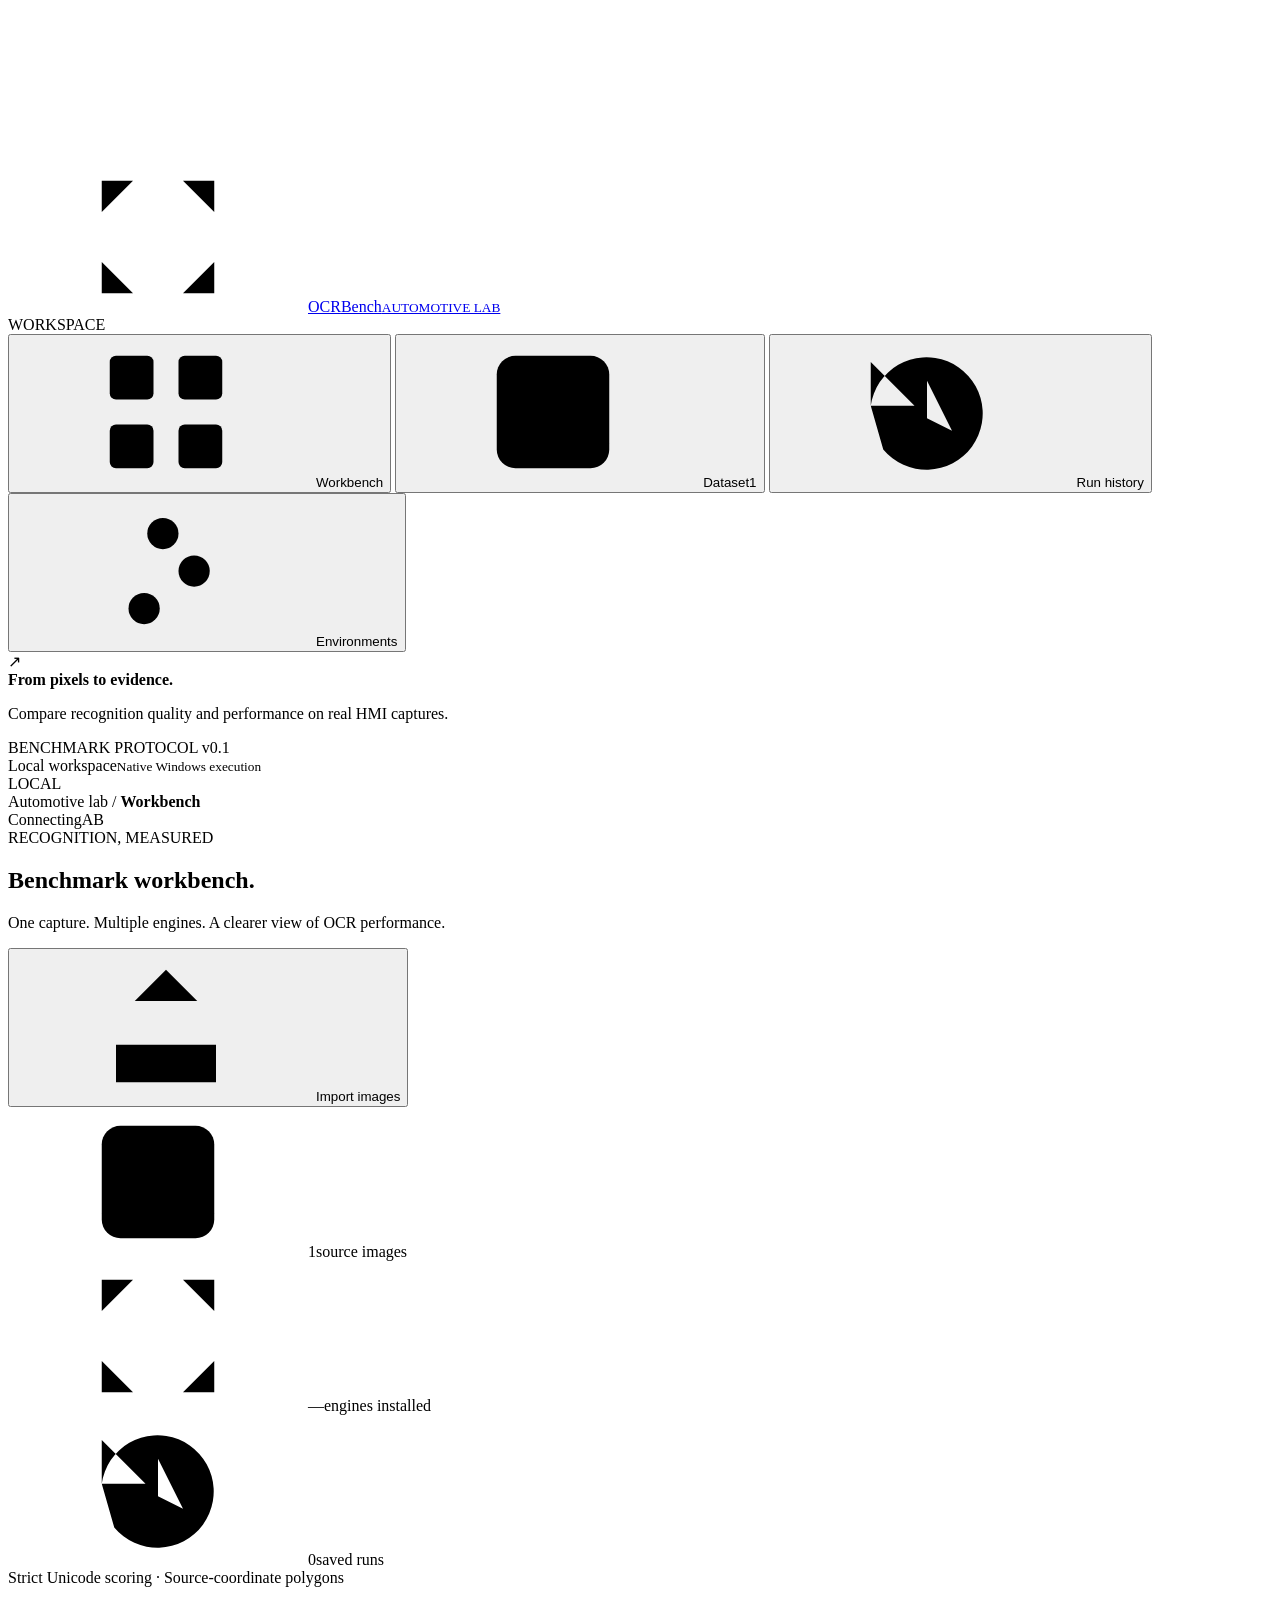
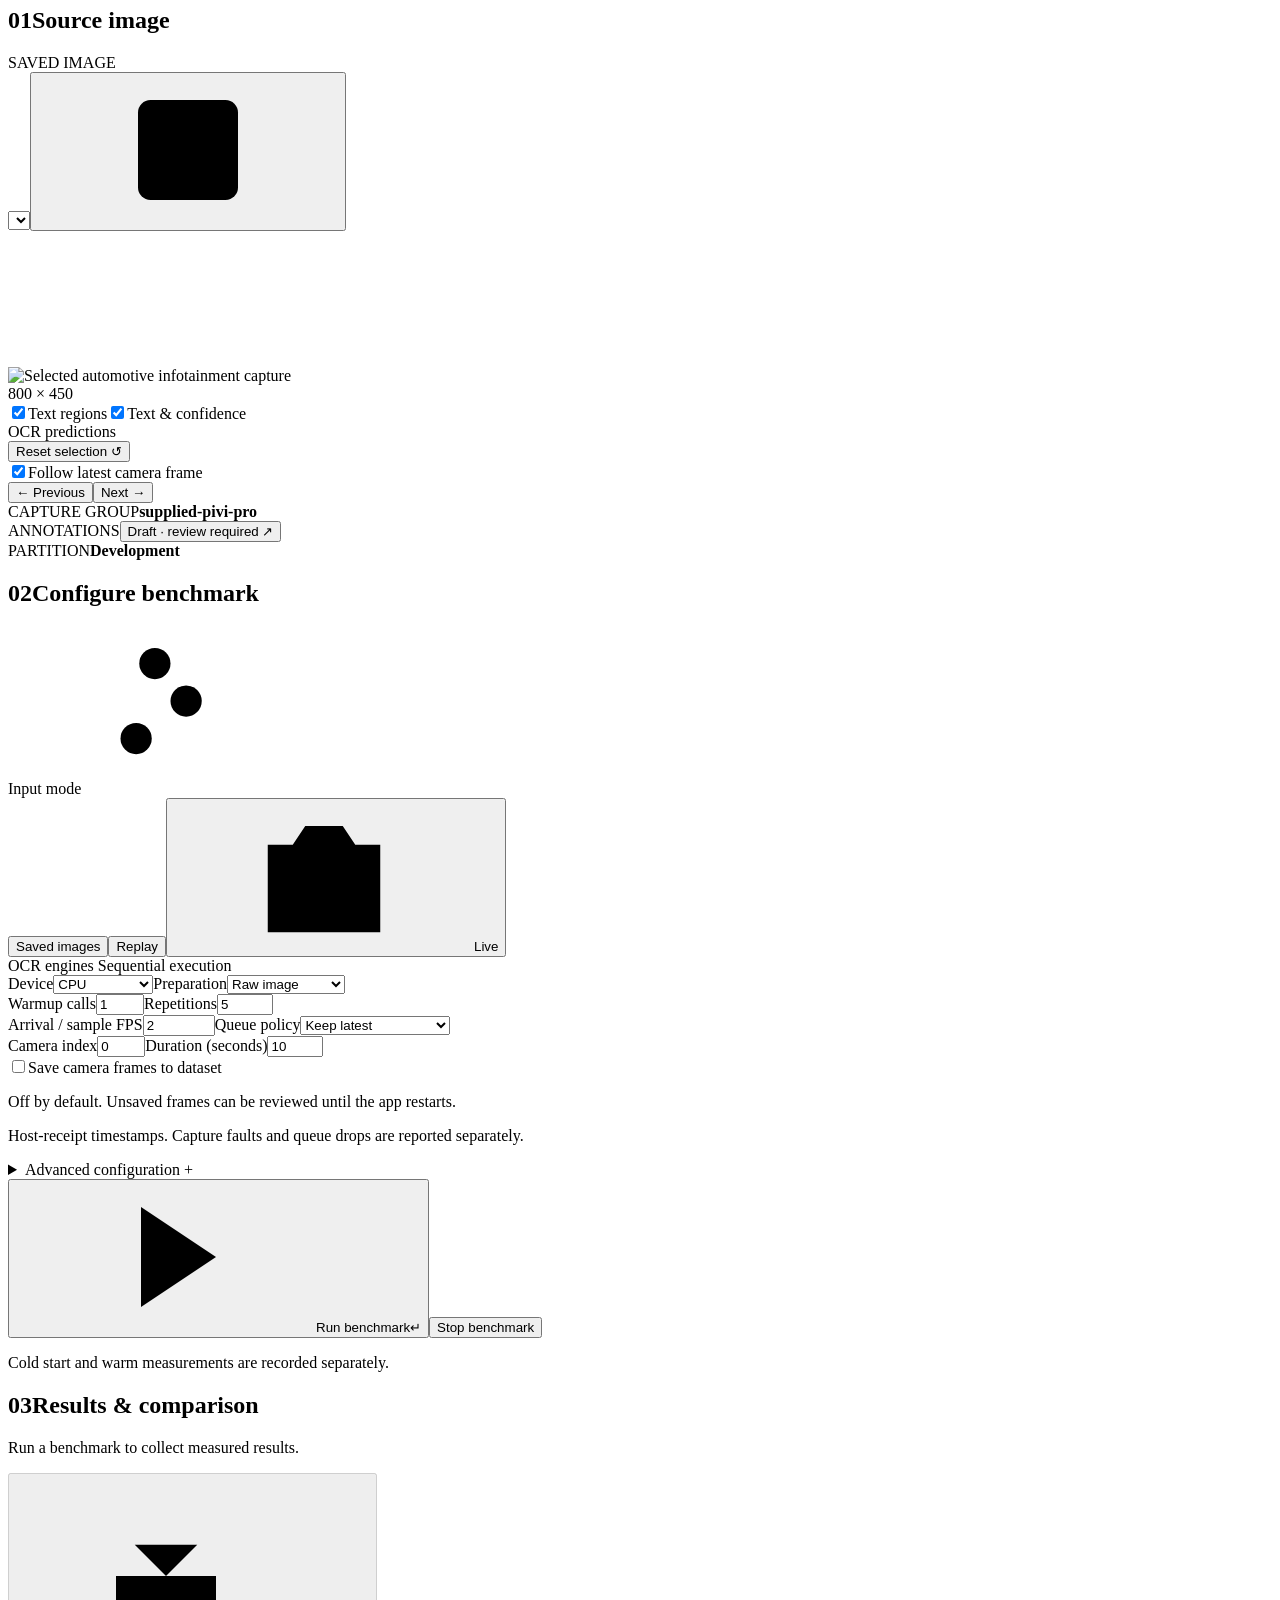
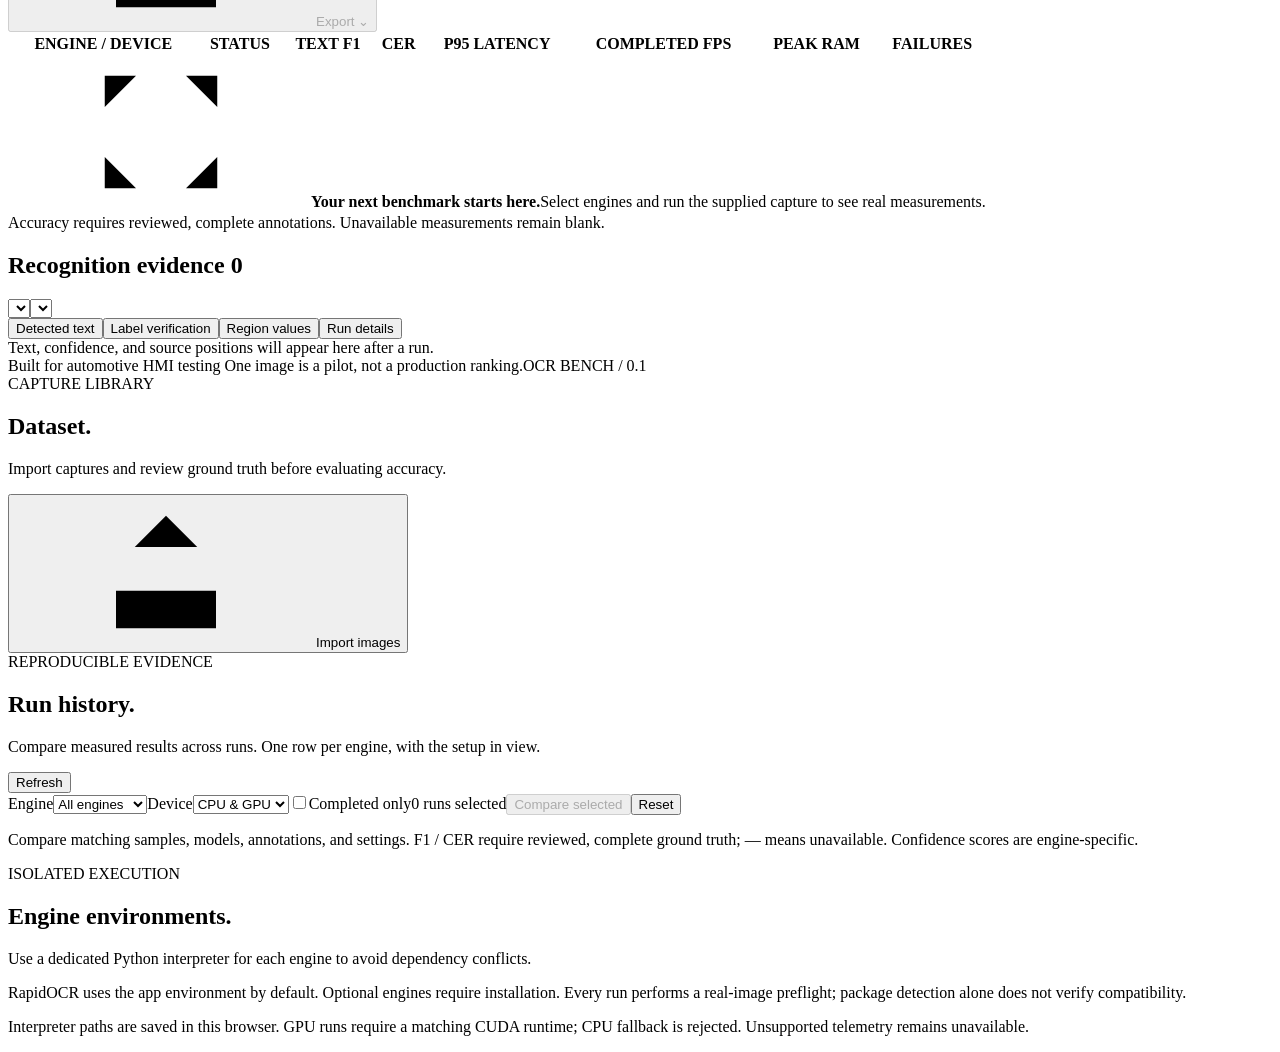
==== ocrbench/static/index.html @ 1867ce8f "Initial commit" ====
<!doctype html>
<html lang="en">
<head><meta charset="utf-8"><meta name="viewport" content="width=device-width,initial-scale=1"><title>OCR Bench · Automotive workbench</title><link rel="stylesheet" href="/style.css"></head>
<body>
<svg class="svg-defs" aria-hidden="true"><defs>
<symbol id="scan" viewBox="0 0 24 24"><path d="M8 3H3v5m13-5h5v5M3 16v5h5m13-5v5h-5M7 9h10M7 12h10M7 15h6"/></symbol>
<symbol id="grid" viewBox="0 0 24 24"><rect x="3" y="3" width="7" height="7" rx="1"/><rect x="14" y="3" width="7" height="7" rx="1"/><rect x="3" y="14" width="7" height="7" rx="1"/><rect x="14" y="14" width="7" height="7" rx="1"/></symbol>
<symbol id="image-icon" viewBox="0 0 24 24"><rect x="3" y="3" width="18" height="18" rx="3"/><circle cx="8" cy="8" r="1.5"/><path d="m3 17 5-5 4 4 4-6 5 7"/></symbol>
<symbol id="history" viewBox="0 0 24 24"><path d="M3 11a9 9 0 1 1 2 7M3 4v7h7m2-4v6l4 2"/></symbol>
<symbol id="sliders" viewBox="0 0 24 24"><path d="M4 6h5m5 0h6M4 12h10m5 0h1M4 18h2m5 0h9"/><circle cx="11.5" cy="6" r="2.5"/><circle cx="16.5" cy="12" r="2.5"/><circle cx="8.5" cy="18" r="2.5"/></symbol>
<symbol id="arrow" viewBox="0 0 24 24"><path d="M4 12h16m-6-6 6 6-6 6"/></symbol>
<symbol id="upload" viewBox="0 0 24 24"><path d="M12 16V3m-5 5 5-5 5 5M4 15v6h16v-6"/></symbol>
<symbol id="play" viewBox="0 0 24 24"><path d="m8 4 12 8-12 8Z"/></symbol>
<symbol id="download" viewBox="0 0 24 24"><path d="M12 3v13m-5-5 5 5 5-5M4 16v5h16v-5"/></symbol>
<symbol id="camera" viewBox="0 0 24 24"><path d="M3 7h4l2-3h6l2 3h4v14H3Z"/><circle cx="12" cy="13" r="4"/></symbol>
<symbol id="check" viewBox="0 0 24 24"><path d="m5 12 4 4L19 6"/></symbol>
<symbol id="cross" viewBox="0 0 24 24"><path d="m6 6 12 12M6 18 18 6"/></symbol>
<symbol id="box" viewBox="0 0 24 24"><rect x="4" y="4" width="16" height="16" rx="2"/><path d="M8 4v16M4 8h16"/></symbol>
</defs></svg>
<aside class="sidebar">
  <a class="brand" href="/"><span class="brand-mark"><svg><use href="#scan"/></svg></span><span>OCR<span class="brand-light">Bench</span><small>AUTOMOTIVE LAB</small></span></a>
  <div class="nav-label">WORKSPACE</div>
  <nav aria-label="Main navigation">
    <button class="nav-item active" data-view="workbench"><svg><use href="#grid"/></svg>Workbench<span class="nav-dot"></span></button>
    <button class="nav-item" data-view="dataset"><svg><use href="#image-icon"/></svg>Dataset<span class="nav-count" id="dataset-count">1</span></button>
    <button class="nav-item" data-view="history"><svg><use href="#history"/></svg>Run history</button>
    <button class="nav-item" data-view="environments"><svg><use href="#sliders"/></svg>Environments</button>
  </nav>
  <div class="sidebar-note"><div class="small-icon">↗</div><strong>From pixels to evidence.</strong><p>Compare recognition quality and performance on real HMI captures.</p><span class="version">BENCHMARK PROTOCOL v0.1</span></div>
  <div class="local-status"><span class="status-dot"></span><div>Local workspace<small>Native Windows execution</small></div><span class="local-badge">LOCAL</span></div>
</aside>
<div class="app-shell">
  <header class="topbar"><div class="breadcrumb">Automotive lab <span>/</span> <strong id="breadcrumb">Workbench</strong></div><div class="topbar-right"><span class="status-dot"></span><span id="server-status">Connecting</span><span class="top-separator"></span><span class="avatar">AB</span></div></header>
  <main>
    <section id="view-workbench" class="view">
      <div class="page-heading"><div><div class="eyebrow"><span></span> RECOGNITION, MEASURED</div><h1>Benchmark workbench<span>.</span></h1><p>One capture. Multiple engines. A clearer view of OCR performance.</p></div><button class="button secondary" id="import-button"><svg><use href="#upload"/></svg>Import images</button></div>
      <div class="overview-strip"><div><span class="overview-icon"><svg><use href="#image-icon"/></svg></span><span class="overview-value" id="sample-count">1</span><span class="overview-label">source images</span></div><div><span class="overview-icon"><svg><use href="#scan"/></svg></span><span class="overview-value" id="ready-count">—</span><span class="overview-label">engines installed</span></div><div><span class="overview-icon"><svg><use href="#history"/></svg></span><span class="overview-value" id="run-count">0</span><span class="overview-label">saved runs</span></div><div class="protocol">Strict Unicode scoring <span>·</span> Source-coordinate polygons</div></div>
      <div class="workspace-grid">
        <section class="panel source-panel"><div class="panel-heading"><h2><span class="step">01</span><span id="source-heading">Source image</span></h2><span class="tag quiet" id="source-type">SAVED IMAGE</span></div>
          <div class="source-toolbar"><select id="sample-select" aria-label="Source image"></select><button class="icon-button" id="annotate-button" title="Edit annotations" aria-label="Edit annotations"><svg><use href="#box"/></svg></button></div>
          <div class="image-stage" id="image-stage"><img id="source-image" alt="Selected automotive infotainment capture"><svg id="overlay" aria-label="OCR prediction polygons"></svg><div id="source-waiting" class="source-waiting hidden" role="status"></div><span class="image-corner" id="image-dimensions">800 × 450</span></div>
          <div class="image-controls"><label class="toggle"><input type="checkbox" id="show-boxes" checked><span></span>Text regions</label><label class="toggle"><input type="checkbox" id="show-labels" checked><span></span>Text & confidence</label><div class="legend"><span></span><span id="overlay-legend">OCR predictions</span></div><button class="text-button" id="fit-button">Reset selection ↺</button></div>
          <div class="live-preview-controls"><label id="live-follow-control" class="check-row hidden"><input id="follow-live" type="checkbox" checked>Follow latest camera frame</label><div id="camera-frame-navigation" class="camera-frame-navigation hidden"><button id="previous-camera-frame" class="button secondary compact" aria-label="Previous camera frame">← Previous</button><span id="camera-frame-position"></span><button id="next-camera-frame" class="button secondary compact" aria-label="Next camera frame">Next →</button></div><span id="source-status" role="status"></span></div>
          <div class="source-details"><div><span class="tiny-label">CAPTURE GROUP</span><strong id="capture-group">supplied-pivi-pro</strong></div><div><span class="tiny-label">ANNOTATIONS</span><button class="annotation-state" id="annotation-state">Draft · review required ↗</button></div><div><span class="tiny-label">PARTITION</span><strong>Development</strong></div></div>
        </section>
        <section class="panel config-panel"><div class="panel-heading"><h2><span class="step">02</span>Configure benchmark</h2><svg class="muted-icon"><use href="#sliders"/></svg></div>
          <div class="config-content"><label class="field-title">Input mode</label><div class="segmented" id="modes"><button class="selected" data-mode="saved">Saved images</button><button data-mode="replay">Replay</button><button data-mode="live"><svg><use href="#camera"/></svg>Live</button></div>
          <div class="field-title engine-title">OCR engines <span>Sequential execution</span></div><div id="engine-list" class="engine-list"></div>
          <div class="config-row"><label>Device<select id="device"><option value="cpu">CPU</option><option value="gpu">GPU · CUDA</option></select></label><label>Preparation<select id="preprocessing"><option value="raw">Raw image</option><option value="upscale">Upscale ×2</option><option value="contrast">CLAHE contrast</option><option value="sharpen">Sharpen</option></select></label></div>
          <div class="config-row"><label>Warmup calls<input type="number" id="warmups" min="0" max="20" value="1"></label><label>Repetitions<input type="number" id="repetitions" min="1" max="100" value="5"></label></div>
          <div id="stream-options" class="stream-options hidden"><div class="config-row"><label>Arrival / sample FPS<input type="number" id="stream-fps" min="0.1" max="120" value="2" step="0.1"></label><label>Queue policy<select id="queue-policy"><option value="latest">Keep latest</option><option value="all">FIFO · drop new if full</option></select></label></div><div class="config-row live-only hidden"><label>Camera index<input type="number" id="camera-index" min="0" max="20" value="0"></label><label>Duration (seconds)<input type="number" id="duration" min="1" max="300" value="10"></label></div><div class="live-only hidden"><label class="check-row"><input type="checkbox" id="save-camera-frames">Save camera frames to dataset</label><p class="hint">Off by default. Unsaved frames can be reviewed until the app restarts.</p></div><p class="hint">Host-receipt timestamps. Capture faults and queue drops are reported separately.</p></div>
          <details class="advanced"><summary>Advanced configuration <span>+</span></summary><div class="config-row"><label>Languages <input id="languages" value="en" placeholder="en,ch_sim"></label><label>CPU threads<input type="number" id="threads" value="4" min="1" max="64"></label></div><div class="config-row"><label>Worker timeout (s)<input type="number" id="timeout" value="120" min="1" max="600"></label><label>Polygon IoU threshold<input type="number" id="iou" value="0.5" step="0.05" min="0.05" max="1"></label></div><label>Track<select id="track"><option value="full">Full-image OCR</option><option value="known_crops">Known ground-truth crops</option></select></label><div class="config-row"><label>Maximum p95 (ms)<input id="gate-latency" type="number" min="1" placeholder="No gate"></label><label>Minimum text F1<input id="gate-f1" type="number" min="0" max="1" step="0.01" placeholder="No gate"></label></div><label class="check-row"><input type="checkbox" id="all-samples">Use all dataset images</label><label>Engine options (JSON)<textarea id="engine-options" rows="2" spellcheck="false">{}</textarea></label><p class="hint">Options apply to every selected engine. Configure interpreter paths in Environments. Language codes are engine-specific.</p></details>
          <button class="button primary run-button" id="run-button"><svg><use href="#play"/></svg><span>Run benchmark</span><span class="key-hint">↵</span></button><button class="button danger hidden" id="cancel-button">Stop benchmark</button><p class="run-caption" id="run-caption">Cold start and warm measurements are recorded separately.</p></div>
        </section>
      </div>
      <section class="panel results-panel"><div class="panel-heading"><div><h2><span class="step">03</span>Results & comparison</h2><p class="section-subtitle" id="run-subtitle">Run a benchmark to collect measured results.</p></div><div class="export-wrap"><button class="button secondary compact" id="export-toggle" disabled><svg><use href="#download"/></svg>Export <span>⌄</span></button><div id="export-menu" class="export-menu hidden"></div></div></div>
        <div id="run-progress" class="run-progress hidden"><span class="spinner"></span><span></span></div>
        <div class="table-scroll"><table class="comparison"><thead><tr><th>ENGINE / DEVICE</th><th>STATUS</th><th>TEXT F1</th><th>CER</th><th>P95 LATENCY</th><th>COMPLETED FPS</th><th>PEAK RAM</th><th>FAILURES</th></tr></thead><tbody id="comparison-body"><tr><td colspan="8" class="empty-table"><svg><use href="#scan"/></svg><strong>Your next benchmark starts here.</strong><span>Select engines and run the supplied capture to see real measurements.</span></td></tr></tbody></table></div>
        <div class="table-footnote"><span class="status-dot neutral"></span><span id="result-note">Accuracy requires reviewed, complete annotations. Unavailable measurements remain blank.</span></div>
      </section>
      <section class="panel evidence-panel"><div class="panel-heading"><h2>Recognition evidence <span class="count-pill" id="detection-count">0</span></h2><div class="evidence-selectors"><select id="candidate-select" aria-label="Result candidate"></select><select id="frame-select" aria-label="Result frame"></select></div></div><div class="evidence-tabs" role="tablist"><button class="active" data-tab="text" role="tab">Detected text</button><button data-tab="labels" role="tab">Label verification</button><button data-tab="fields" role="tab">Region values</button><button data-tab="details" role="tab">Run details</button></div><div id="evidence-content" class="evidence-content"><div class="empty-evidence">Text, confidence, and source positions will appear here after a run.</div></div></section>
      <footer>Built for automotive HMI testing <span>One image is a pilot, not a production ranking.</span><span>OCR BENCH / 0.1</span></footer>
    </section>
    <section id="view-dataset" class="view hidden"><div class="page-heading"><div><div class="eyebrow">CAPTURE LIBRARY</div><h1>Dataset<span>.</span></h1><p>Import captures and review ground truth before evaluating accuracy.</p></div><button class="button primary" id="dataset-import"><svg><use href="#upload"/></svg>Import images</button></div><div id="dataset-grid" class="dataset-grid"></div></section>
    <section id="view-history" class="view hidden"><div class="page-heading"><div><div class="eyebrow">REPRODUCIBLE EVIDENCE</div><h1>Run history<span>.</span></h1><p>Compare measured results across runs. One row per engine, with the setup in view.</p></div><button id="refresh-history" class="button secondary">Refresh</button></div>
      <div class="panel history-panel"><div class="history-toolbar"><label>Engine<select id="history-engine"><option value="">All engines</option><option value="rapidocr">RapidOCR</option><option value="paddleocr">PaddleOCR</option><option value="easyocr">EasyOCR</option><option value="tesseract">Tesseract</option></select></label><label>Device<select id="history-device"><option value="">CPU & GPU</option><option value="cpu">CPU</option><option value="gpu">GPU</option></select></label><label class="check-row"><input type="checkbox" id="history-completed">Completed only</label><span id="history-selection" aria-live="polite">0 runs selected</span><button id="compare-selected" class="button primary compact" disabled>Compare selected</button><button id="clear-comparison" class="button secondary compact">Reset</button></div>
      <div id="history-list" class="table-scroll"></div><p id="history-note" class="history-note" aria-live="polite"></p><p class="history-note">Compare matching samples, models, annotations, and settings. F1 / CER require reviewed, complete ground truth; — means unavailable. Confidence scores are engine-specific.</p></div>
    </section>
    <section id="view-environments" class="view hidden"><div class="page-heading"><div><div class="eyebrow">ISOLATED EXECUTION</div><h1>Engine environments<span>.</span></h1><p>Use a dedicated Python interpreter for each engine to avoid dependency conflicts.</p></div></div><div class="panel environment-intro">RapidOCR uses the app environment by default. Optional engines require installation. Every run performs a real-image preflight; package detection alone does not verify compatibility.</div><div id="environment-list"></div><p class="hint">Interpreter paths are saved in this browser. GPU runs require a matching CUDA runtime; CPU fallback is rejected. Unsupported telemetry remains unavailable.</p></section>
  </main>
</div>
<input type="file" id="upload-input" accept="image/png,image/jpeg,image/webp" multiple hidden>
<dialog id="annotation-dialog"><div class="dialog-heading"><div><div class="eyebrow">SOURCE-PIXEL GROUND TRUTH</div><h2>Review annotations</h2></div><button id="close-annotation" class="icon-button" aria-label="Close annotations"><svg><use href="#cross"/></svg></button></div><p class="hint">Drag a rectangle on the capture to add a text region. Edit exact text below; use JSON for polygons, label queries, and value fields.</p><div class="annotation-layout"><div><div class="annotation-stage"><img id="annotation-image" alt="Image for ground truth annotation"><svg id="annotation-overlay"></svg></div><div class="annotation-actions"><label class="check-row"><input type="checkbox" id="ann-reviewed">Human reviewed</label><label class="check-row"><input type="checkbox" id="ann-complete">All visible text annotated</label></div><p class="hint">Leave completeness unchecked for partial ground truth. This keeps full-image quality scores unavailable.</p></div><div><div class="segmented annotation-edit-tabs"><button class="selected" id="ann-table-button">Text regions</button><button id="ann-json-button">Full JSON</button></div><div id="annotation-rows"></div><textarea id="annotation-json" class="hidden" rows="20" spellcheck="false" aria-label="Annotation JSON"></textarea><div class="new-region hidden" id="new-region"><label>Text for new region<input id="new-region-text" placeholder="Exact visible text"></label><button class="button secondary" id="add-region">Add region</button></div></div></div><div class="dialog-footer"><span id="ann-error" role="alert"></span><button class="button primary" id="save-annotation">Save annotations</button></div></dialog>
<div id="toast" class="toast hidden" role="status"></div>
<script src="/app.js"></script>
</body></html>
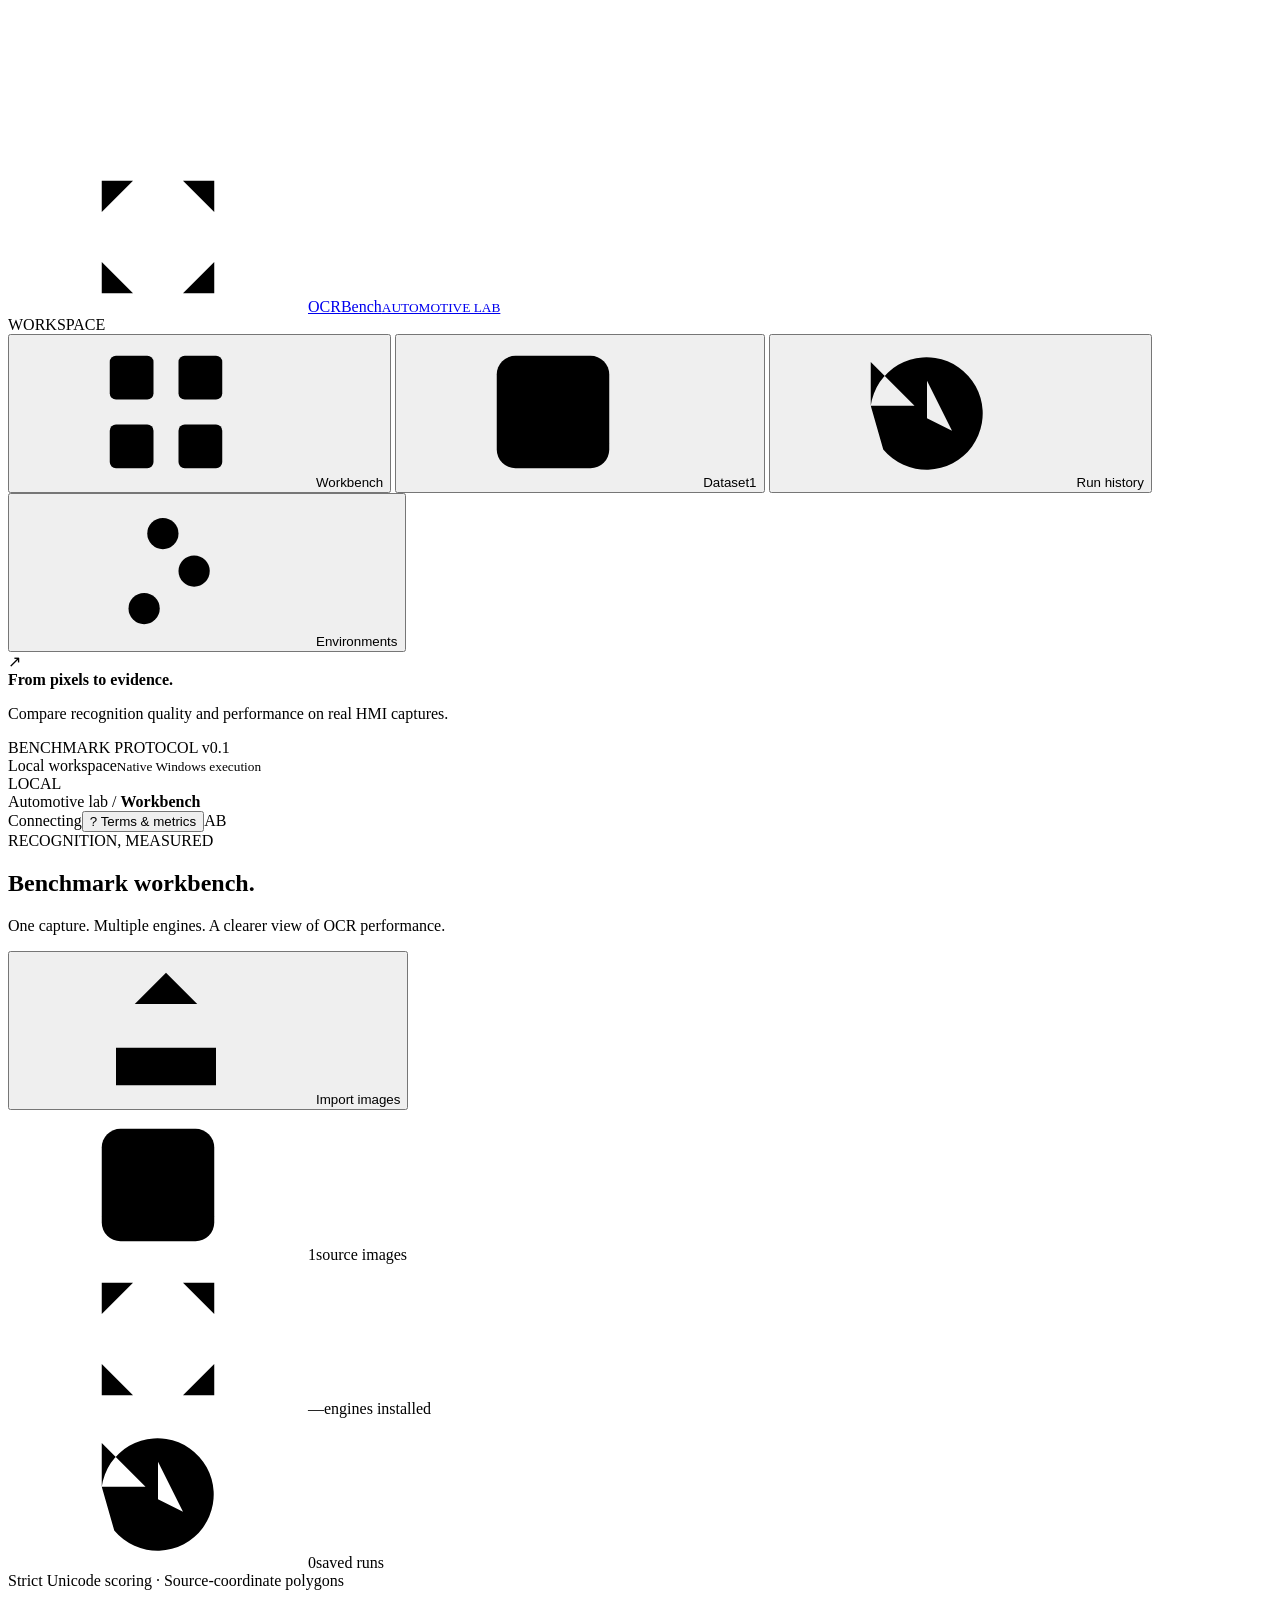
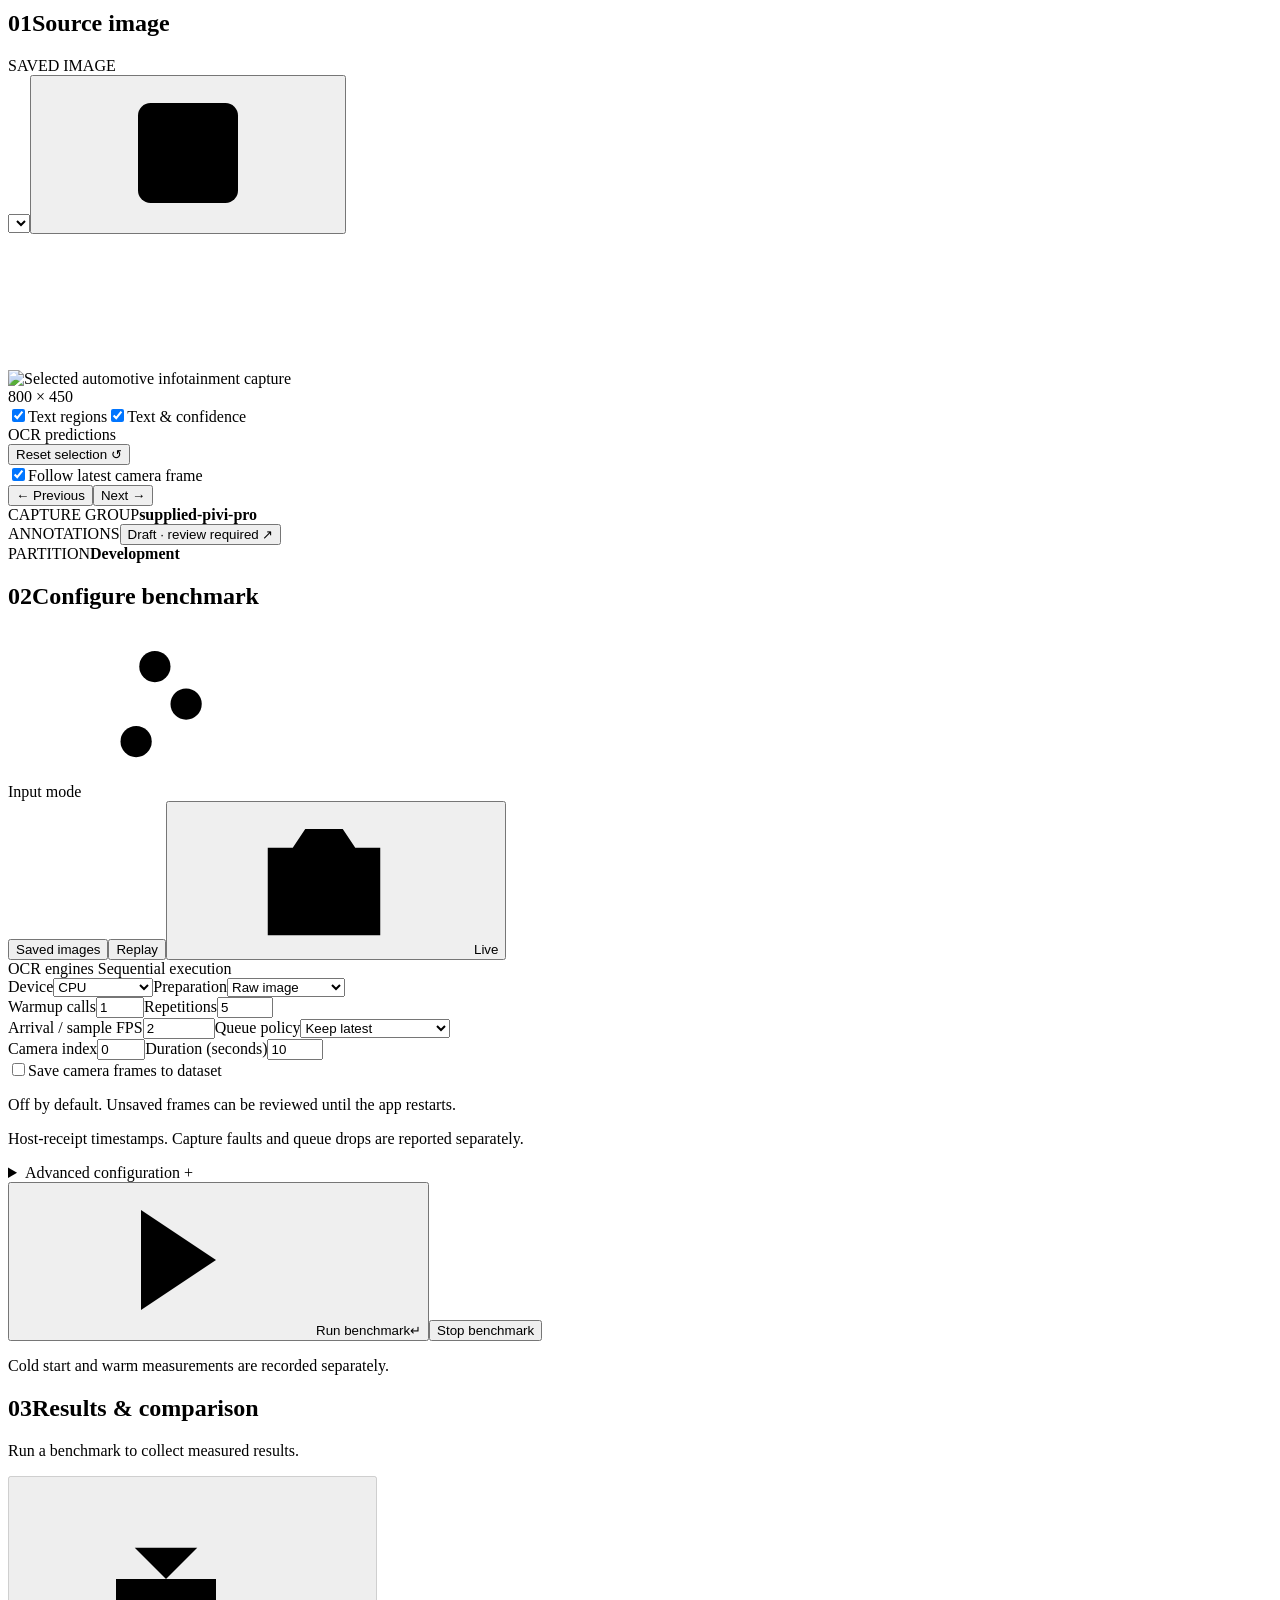
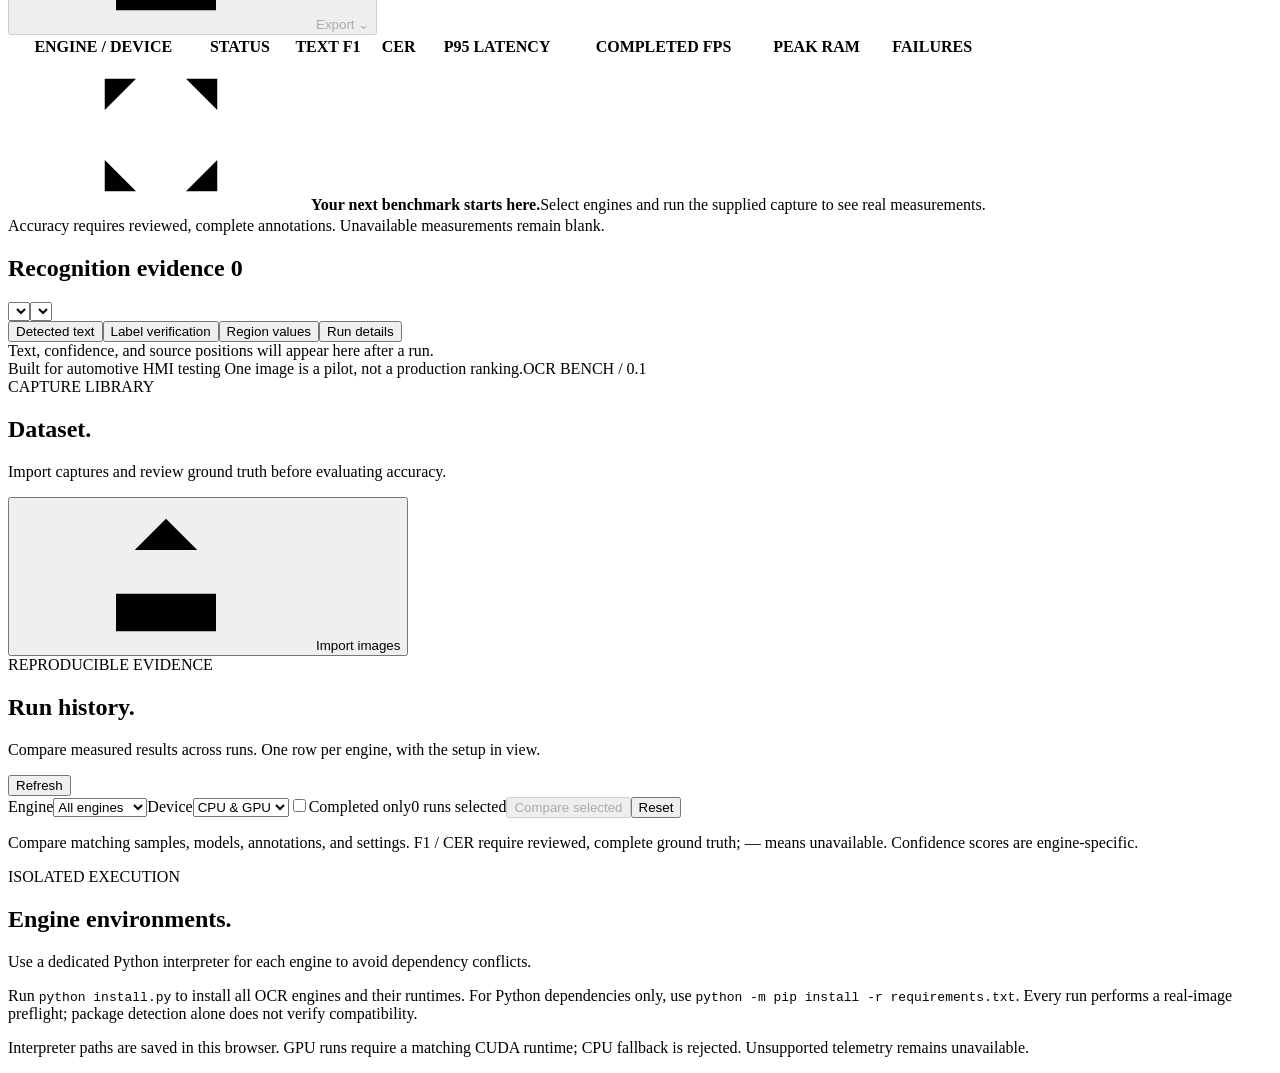
==== commit 69baffc8: "Restructured, bug fixes" ====
--- a/ocrbench/static/index.html
+++ b/ocrbench/static/index.html
@@ -30,7 +30,7 @@
   <div class="local-status"><span class="status-dot"></span><div>Local workspace<small>Native Windows execution</small></div><span class="local-badge">LOCAL</span></div>
 </aside>
 <div class="app-shell">
-  <header class="topbar"><div class="breadcrumb">Automotive lab <span>/</span> <strong id="breadcrumb">Workbench</strong></div><div class="topbar-right"><span class="status-dot"></span><span id="server-status">Connecting</span><span class="top-separator"></span><span class="avatar">AB</span></div></header>
+  <header class="topbar"><div class="breadcrumb">Automotive lab <span>/</span> <strong id="breadcrumb">Workbench</strong></div><div class="topbar-right"><span class="status-dot"></span><span id="server-status">Connecting</span><button id="terms-button" class="button secondary compact">? Terms & metrics</button><span class="top-separator"></span><span class="avatar">AB</span></div></header>
   <main>
     <section id="view-workbench" class="view">
       <div class="page-heading"><div><div class="eyebrow"><span></span> RECOGNITION, MEASURED</div><h1>Benchmark workbench<span>.</span></h1><p>One capture. Multiple engines. A clearer view of OCR performance.</p></div><button class="button secondary" id="import-button"><svg><use href="#upload"/></svg>Import images</button></div>
@@ -66,10 +66,11 @@
       <div class="panel history-panel"><div class="history-toolbar"><label>Engine<select id="history-engine"><option value="">All engines</option><option value="rapidocr">RapidOCR</option><option value="paddleocr">PaddleOCR</option><option value="easyocr">EasyOCR</option><option value="tesseract">Tesseract</option></select></label><label>Device<select id="history-device"><option value="">CPU & GPU</option><option value="cpu">CPU</option><option value="gpu">GPU</option></select></label><label class="check-row"><input type="checkbox" id="history-completed">Completed only</label><span id="history-selection" aria-live="polite">0 runs selected</span><button id="compare-selected" class="button primary compact" disabled>Compare selected</button><button id="clear-comparison" class="button secondary compact">Reset</button></div>
       <div id="history-list" class="table-scroll"></div><p id="history-note" class="history-note" aria-live="polite"></p><p class="history-note">Compare matching samples, models, annotations, and settings. F1 / CER require reviewed, complete ground truth; — means unavailable. Confidence scores are engine-specific.</p></div>
     </section>
-    <section id="view-environments" class="view hidden"><div class="page-heading"><div><div class="eyebrow">ISOLATED EXECUTION</div><h1>Engine environments<span>.</span></h1><p>Use a dedicated Python interpreter for each engine to avoid dependency conflicts.</p></div></div><div class="panel environment-intro">RapidOCR uses the app environment by default. Optional engines require installation. Every run performs a real-image preflight; package detection alone does not verify compatibility.</div><div id="environment-list"></div><p class="hint">Interpreter paths are saved in this browser. GPU runs require a matching CUDA runtime; CPU fallback is rejected. Unsupported telemetry remains unavailable.</p></section>
+    <section id="view-environments" class="view hidden"><div class="page-heading"><div><div class="eyebrow">ISOLATED EXECUTION</div><h1>Engine environments<span>.</span></h1><p>Use a dedicated Python interpreter for each engine to avoid dependency conflicts.</p></div></div><div class="panel environment-intro">Run <code>python install.py</code> to install all OCR engines and their runtimes. For Python dependencies only, use <code>python -m pip install -r requirements.txt</code>. Every run performs a real-image preflight; package detection alone does not verify compatibility.</div><div id="environment-list"></div><p class="hint">Interpreter paths are saved in this browser. GPU runs require a matching CUDA runtime; CPU fallback is rejected. Unsupported telemetry remains unavailable.</p></section>
   </main>
 </div>
 <input type="file" id="upload-input" accept="image/png,image/jpeg,image/webp" multiple hidden>
+<dialog id="terms-dialog"><div class="dialog-heading"><h2>Benchmark terms & metrics</h2><button id="close-terms" class="button secondary compact">Close</button></div><p class="hint">Hover or focus a marked table heading for its definition. These definitions also appear on each page and in HTML exports.</p><div id="terms-content" class="terms-content"></div></dialog>
 <dialog id="annotation-dialog"><div class="dialog-heading"><div><div class="eyebrow">SOURCE-PIXEL GROUND TRUTH</div><h2>Review annotations</h2></div><button id="close-annotation" class="icon-button" aria-label="Close annotations"><svg><use href="#cross"/></svg></button></div><p class="hint">Drag a rectangle on the capture to add a text region. Edit exact text below; use JSON for polygons, label queries, and value fields.</p><div class="annotation-layout"><div><div class="annotation-stage"><img id="annotation-image" alt="Image for ground truth annotation"><svg id="annotation-overlay"></svg></div><div class="annotation-actions"><label class="check-row"><input type="checkbox" id="ann-reviewed">Human reviewed</label><label class="check-row"><input type="checkbox" id="ann-complete">All visible text annotated</label></div><p class="hint">Leave completeness unchecked for partial ground truth. This keeps full-image quality scores unavailable.</p></div><div><div class="segmented annotation-edit-tabs"><button class="selected" id="ann-table-button">Text regions</button><button id="ann-json-button">Full JSON</button></div><div id="annotation-rows"></div><textarea id="annotation-json" class="hidden" rows="20" spellcheck="false" aria-label="Annotation JSON"></textarea><div class="new-region hidden" id="new-region"><label>Text for new region<input id="new-region-text" placeholder="Exact visible text"></label><button class="button secondary" id="add-region">Add region</button></div></div></div><div class="dialog-footer"><span id="ann-error" role="alert"></span><button class="button primary" id="save-annotation">Save annotations</button></div></dialog>
 <div id="toast" class="toast hidden" role="status"></div>
 <script src="/app.js"></script>
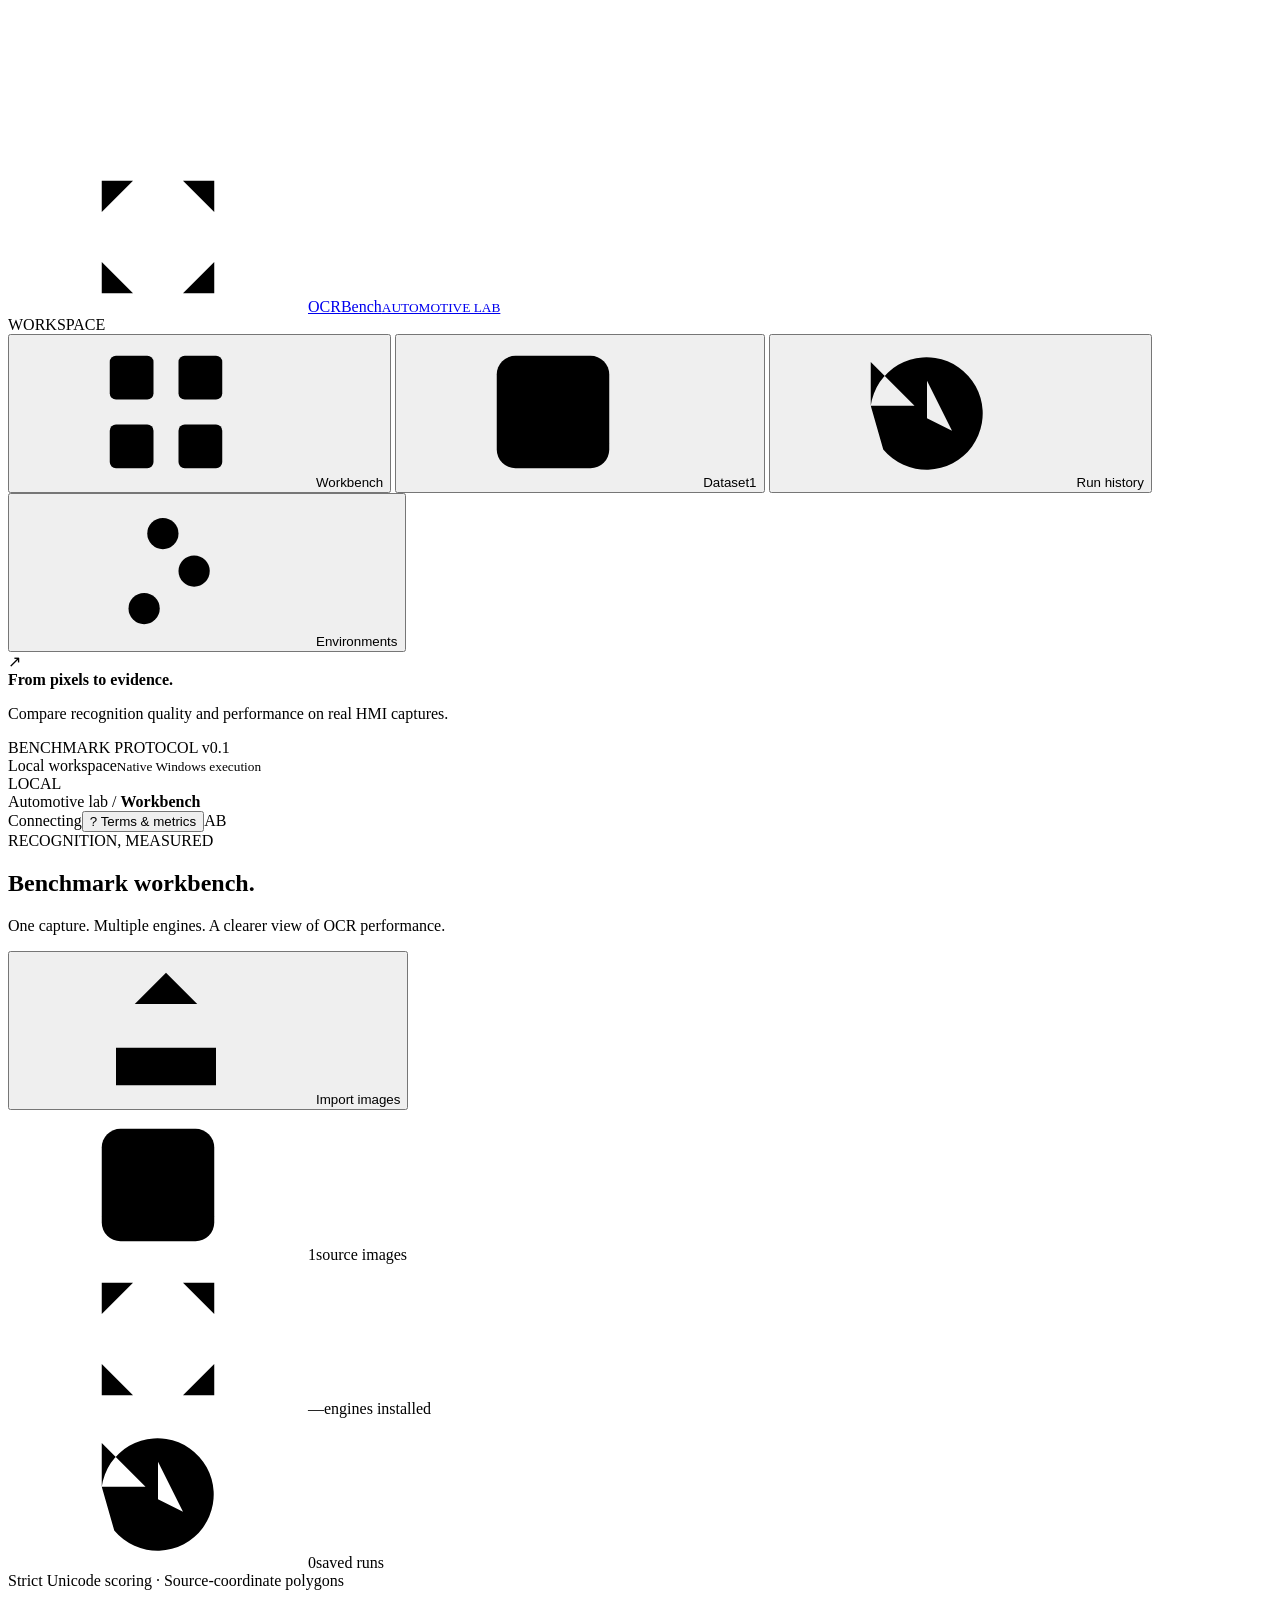
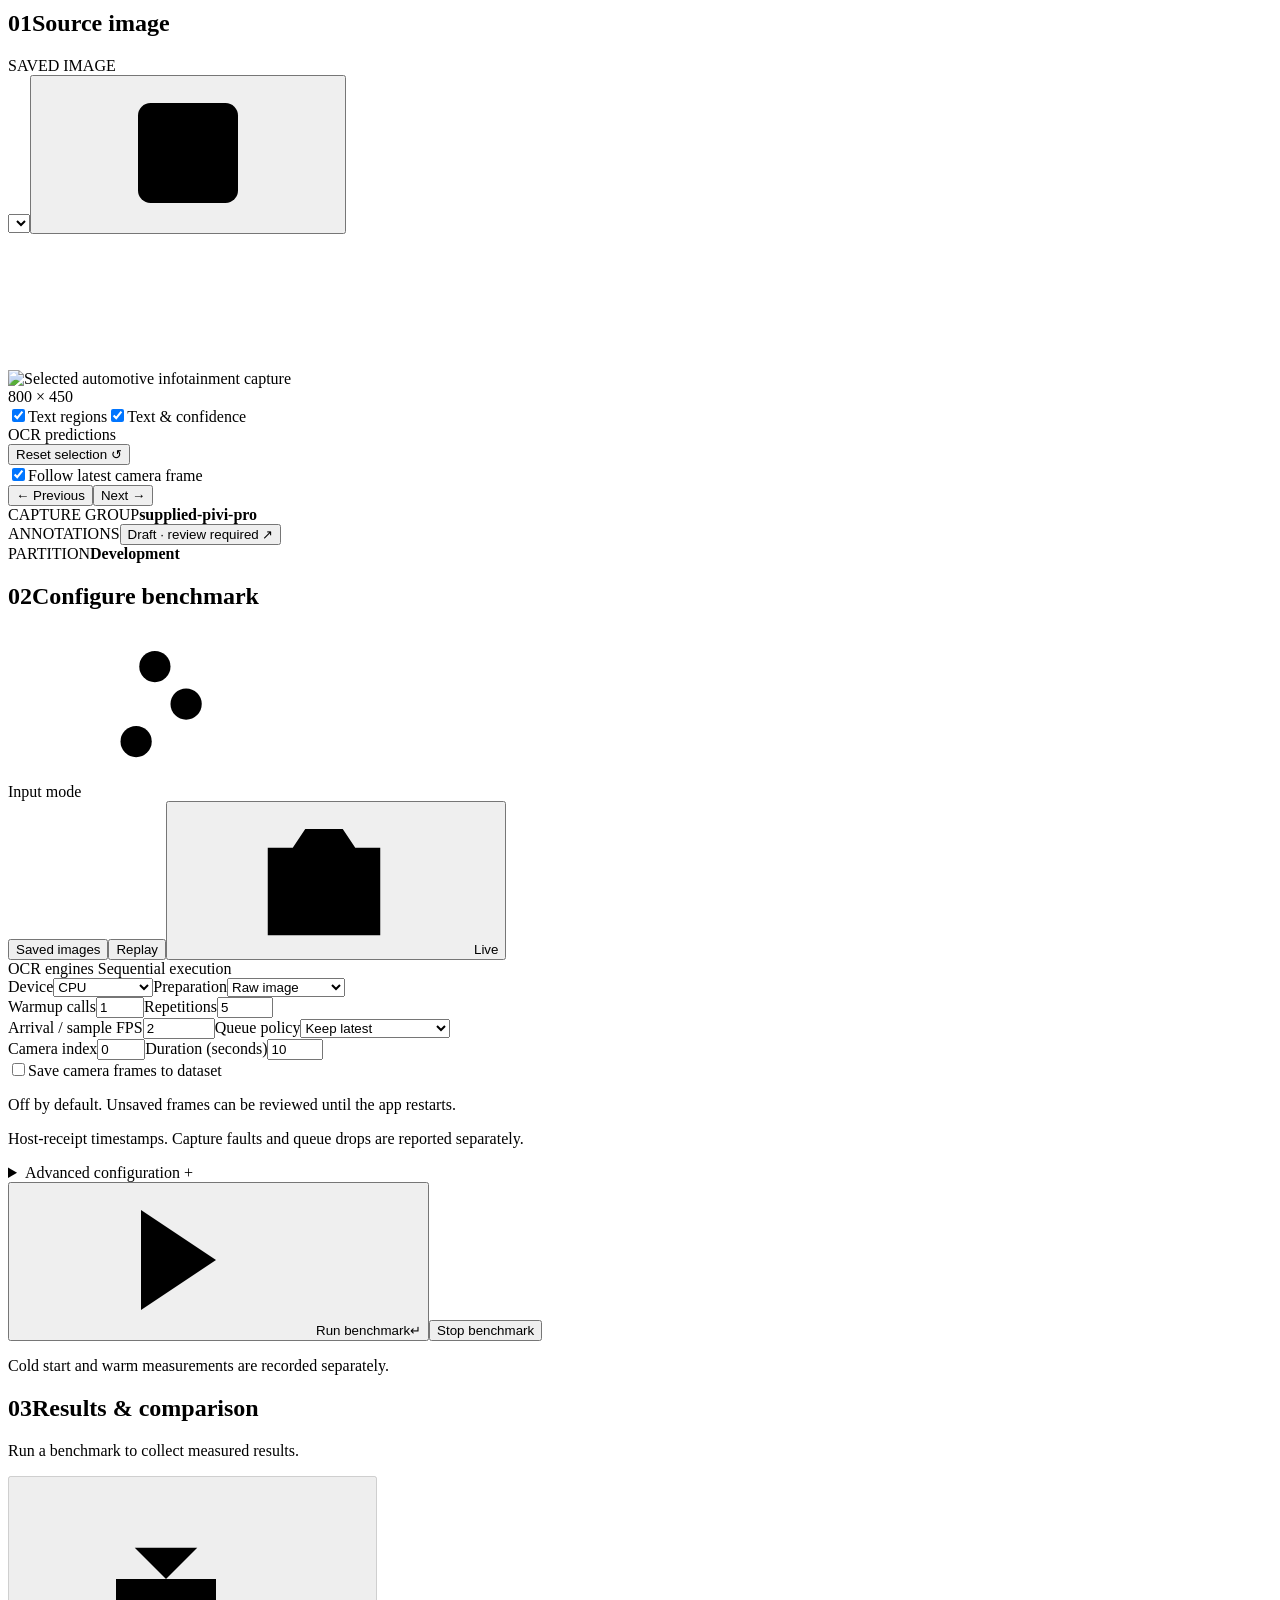
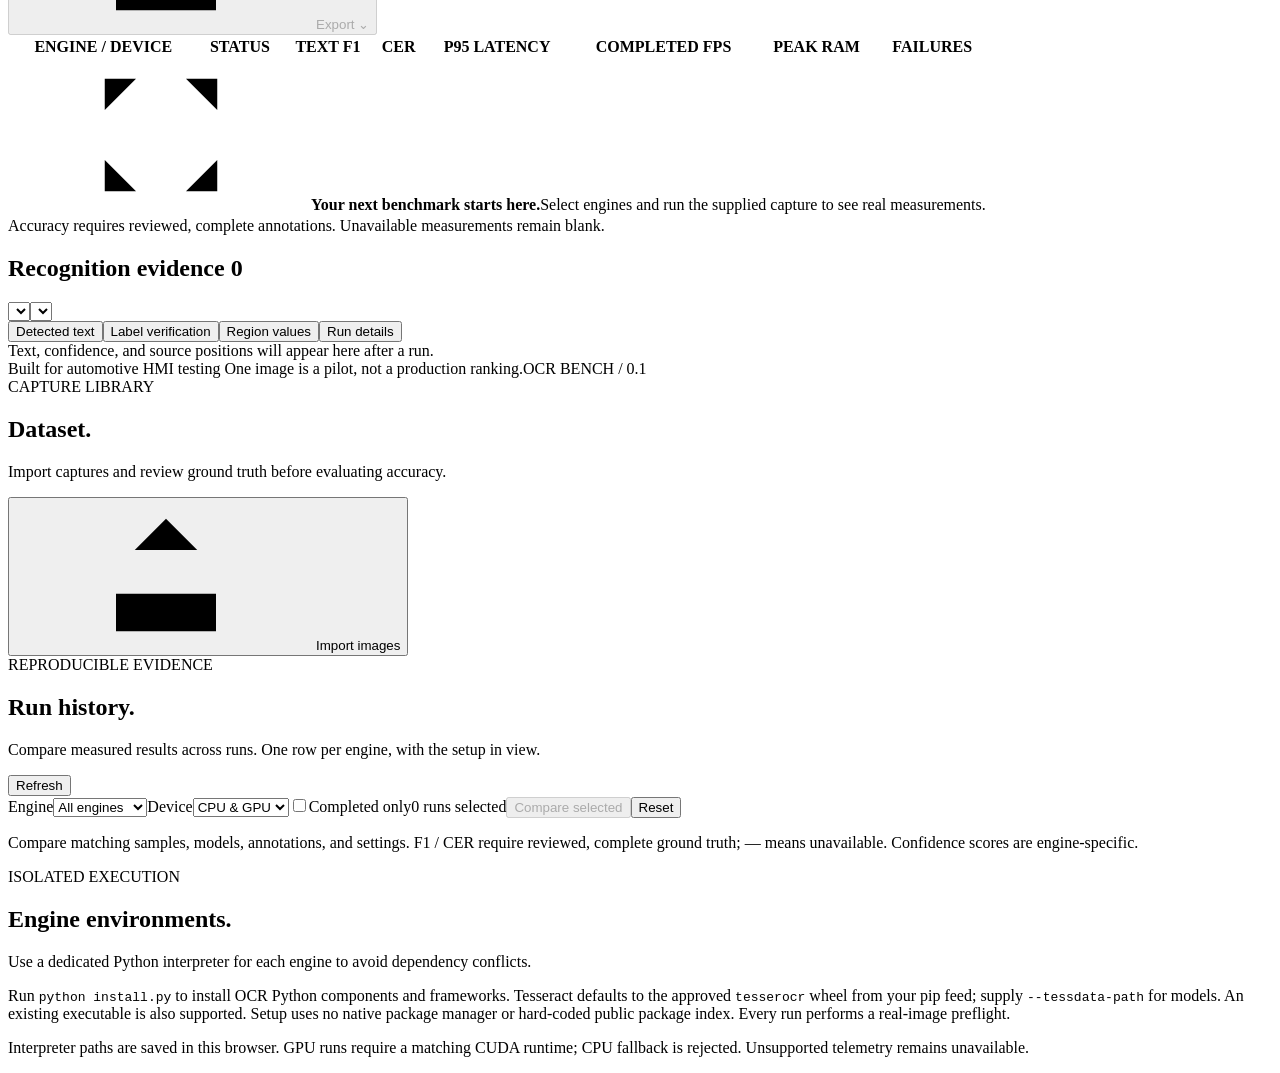
==== commit 09e8116d: "optimisation" ====
--- a/ocrbench/static/index.html
+++ b/ocrbench/static/index.html
@@ -66,7 +66,7 @@
       <div class="panel history-panel"><div class="history-toolbar"><label>Engine<select id="history-engine"><option value="">All engines</option><option value="rapidocr">RapidOCR</option><option value="paddleocr">PaddleOCR</option><option value="easyocr">EasyOCR</option><option value="tesseract">Tesseract</option></select></label><label>Device<select id="history-device"><option value="">CPU & GPU</option><option value="cpu">CPU</option><option value="gpu">GPU</option></select></label><label class="check-row"><input type="checkbox" id="history-completed">Completed only</label><span id="history-selection" aria-live="polite">0 runs selected</span><button id="compare-selected" class="button primary compact" disabled>Compare selected</button><button id="clear-comparison" class="button secondary compact">Reset</button></div>
       <div id="history-list" class="table-scroll"></div><p id="history-note" class="history-note" aria-live="polite"></p><p class="history-note">Compare matching samples, models, annotations, and settings. F1 / CER require reviewed, complete ground truth; — means unavailable. Confidence scores are engine-specific.</p></div>
     </section>
-    <section id="view-environments" class="view hidden"><div class="page-heading"><div><div class="eyebrow">ISOLATED EXECUTION</div><h1>Engine environments<span>.</span></h1><p>Use a dedicated Python interpreter for each engine to avoid dependency conflicts.</p></div></div><div class="panel environment-intro">Run <code>python install.py</code> to install all OCR engines and their runtimes. For Python dependencies only, use <code>python -m pip install -r requirements.txt</code>. Every run performs a real-image preflight; package detection alone does not verify compatibility.</div><div id="environment-list"></div><p class="hint">Interpreter paths are saved in this browser. GPU runs require a matching CUDA runtime; CPU fallback is rejected. Unsupported telemetry remains unavailable.</p></section>
+    <section id="view-environments" class="view hidden"><div class="page-heading"><div><div class="eyebrow">ISOLATED EXECUTION</div><h1>Engine environments<span>.</span></h1><p>Use a dedicated Python interpreter for each engine to avoid dependency conflicts.</p></div></div><div class="panel environment-intro">Run <code>python install.py</code> to install OCR Python components and frameworks. Tesseract defaults to the approved <code>tesserocr</code> wheel from your pip feed; supply <code>--tessdata-path</code> for models. An existing executable is also supported. Setup uses no native package manager or hard-coded public package index. Every run performs a real-image preflight.</div><div id="environment-list"></div><p class="hint">Interpreter paths are saved in this browser. GPU runs require a matching CUDA runtime; CPU fallback is rejected. Unsupported telemetry remains unavailable.</p></section>
   </main>
 </div>
 <input type="file" id="upload-input" accept="image/png,image/jpeg,image/webp" multiple hidden>
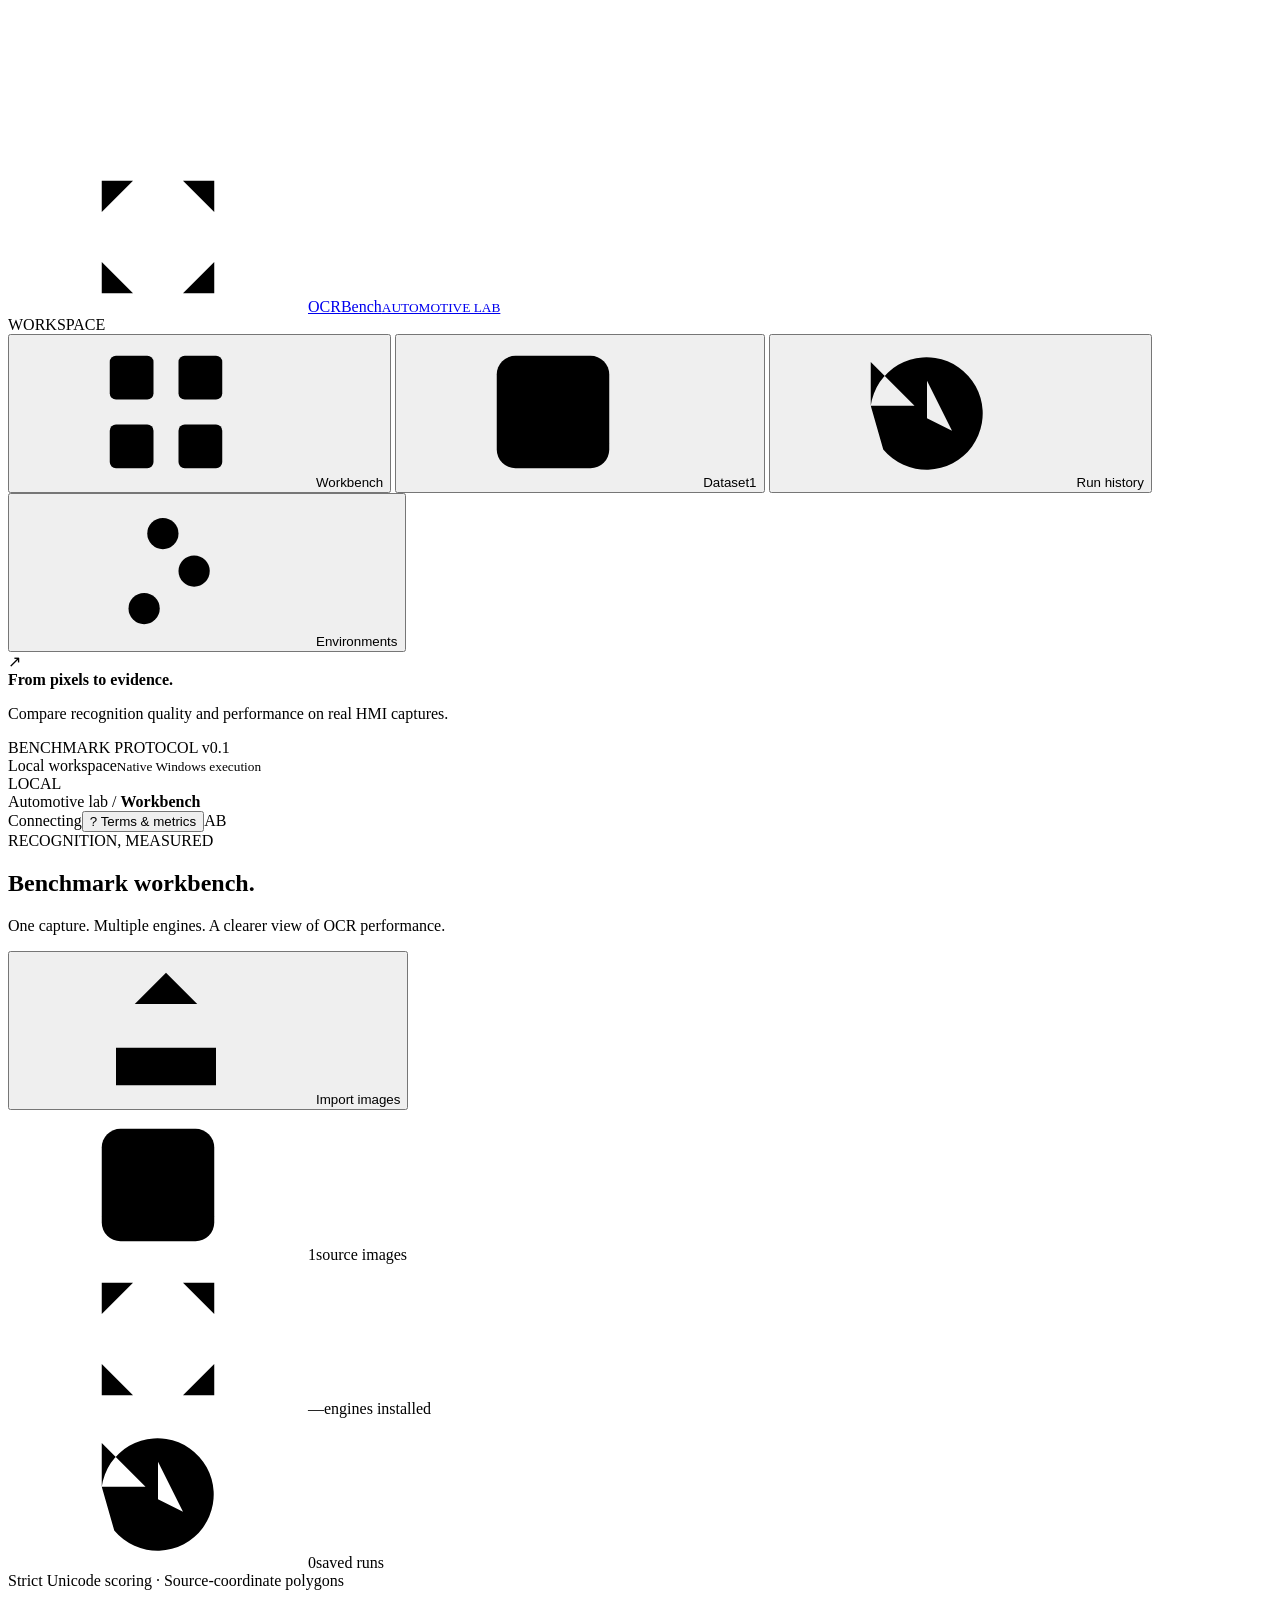
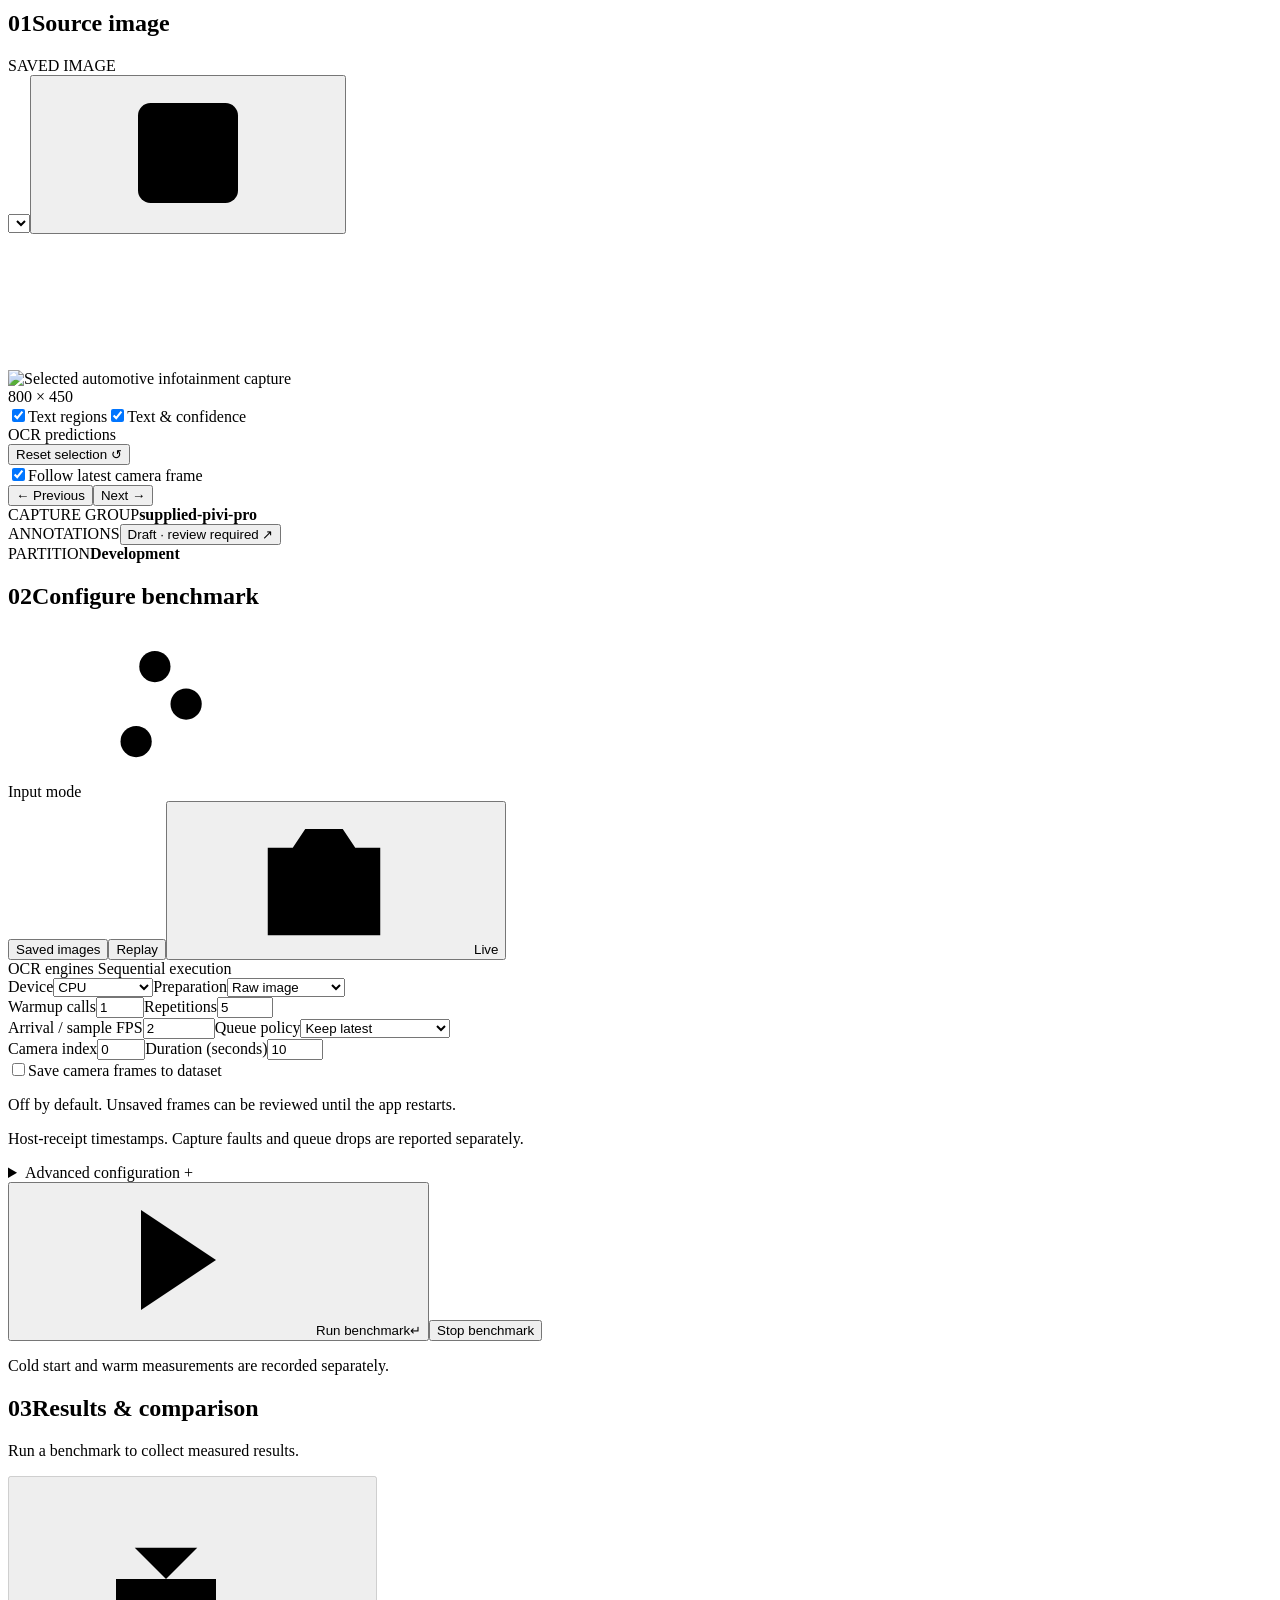
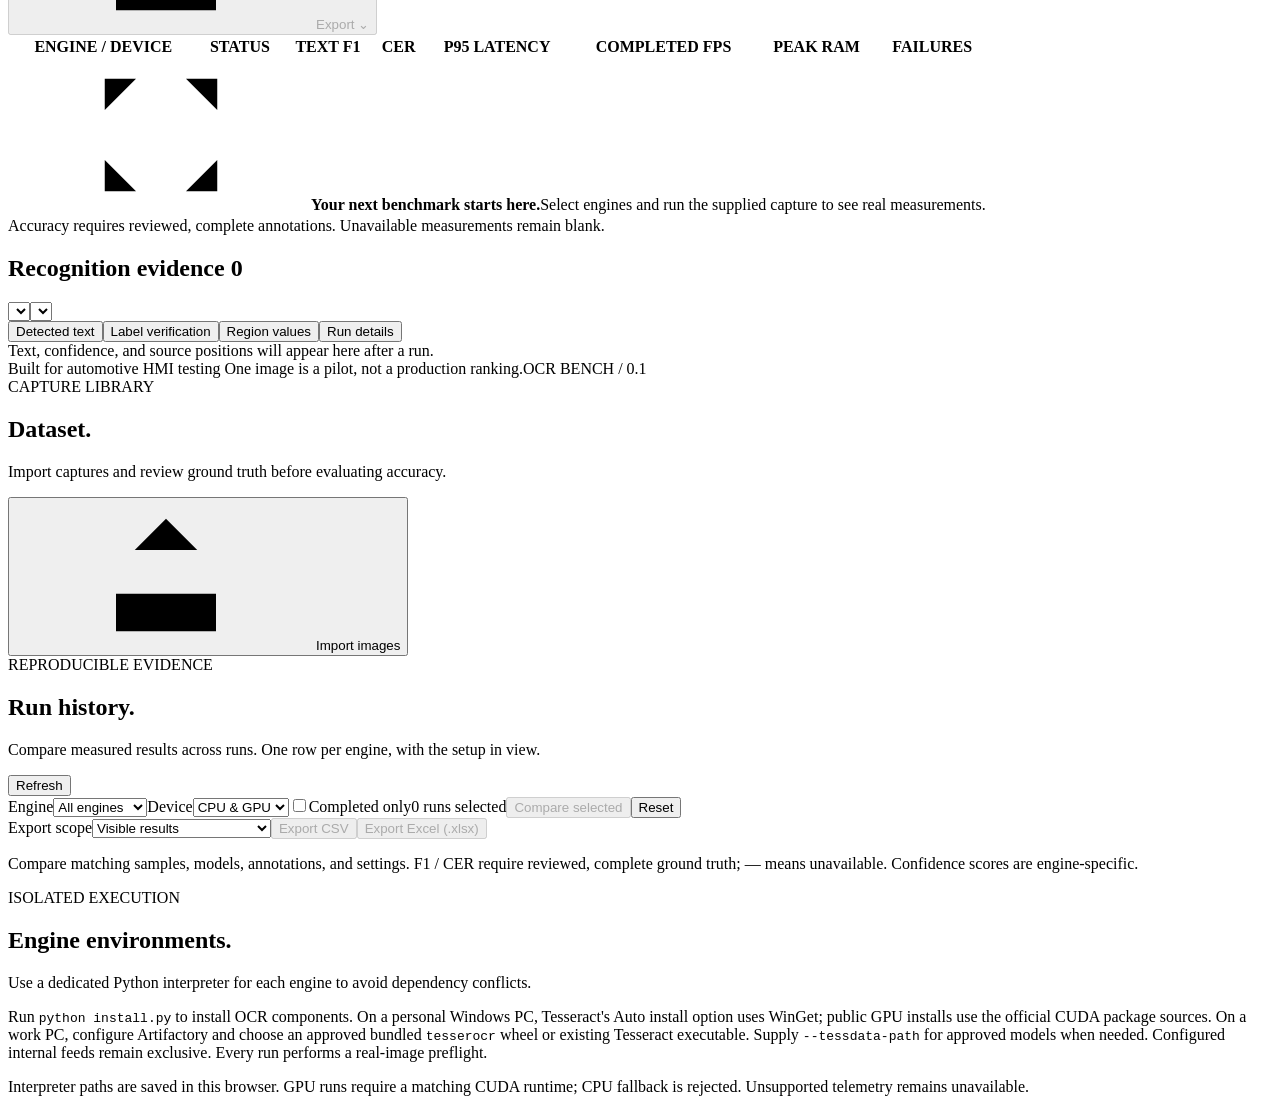
==== commit 8ec9b464: "Improve OCR installer and add run history spreadsheet exports" ====
--- a/ocrbench/static/index.html
+++ b/ocrbench/static/index.html
@@ -64,13 +64,14 @@
     <section id="view-dataset" class="view hidden"><div class="page-heading"><div><div class="eyebrow">CAPTURE LIBRARY</div><h1>Dataset<span>.</span></h1><p>Import captures and review ground truth before evaluating accuracy.</p></div><button class="button primary" id="dataset-import"><svg><use href="#upload"/></svg>Import images</button></div><div id="dataset-grid" class="dataset-grid"></div></section>
     <section id="view-history" class="view hidden"><div class="page-heading"><div><div class="eyebrow">REPRODUCIBLE EVIDENCE</div><h1>Run history<span>.</span></h1><p>Compare measured results across runs. One row per engine, with the setup in view.</p></div><button id="refresh-history" class="button secondary">Refresh</button></div>
       <div class="panel history-panel"><div class="history-toolbar"><label>Engine<select id="history-engine"><option value="">All engines</option><option value="rapidocr">RapidOCR</option><option value="paddleocr">PaddleOCR</option><option value="easyocr">EasyOCR</option><option value="tesseract">Tesseract</option></select></label><label>Device<select id="history-device"><option value="">CPU & GPU</option><option value="cpu">CPU</option><option value="gpu">GPU</option></select></label><label class="check-row"><input type="checkbox" id="history-completed">Completed only</label><span id="history-selection" aria-live="polite">0 runs selected</span><button id="compare-selected" class="button primary compact" disabled>Compare selected</button><button id="clear-comparison" class="button secondary compact">Reset</button></div>
+      <div class="history-export-toolbar"><label>Export scope<select id="history-export-scope"><option value="visible">Visible results</option><option value="selected">Selected runs · all engines</option></select></label><button id="history-export-csv" class="button secondary compact" disabled>Export CSV</button><button id="history-export-xlsx" class="button secondary compact" disabled>Export Excel (.xlsx)</button><span id="history-export-note" aria-live="polite"></span></div>
       <div id="history-list" class="table-scroll"></div><p id="history-note" class="history-note" aria-live="polite"></p><p class="history-note">Compare matching samples, models, annotations, and settings. F1 / CER require reviewed, complete ground truth; — means unavailable. Confidence scores are engine-specific.</p></div>
     </section>
-    <section id="view-environments" class="view hidden"><div class="page-heading"><div><div class="eyebrow">ISOLATED EXECUTION</div><h1>Engine environments<span>.</span></h1><p>Use a dedicated Python interpreter for each engine to avoid dependency conflicts.</p></div></div><div class="panel environment-intro">Run <code>python install.py</code> to install OCR Python components and frameworks. Tesseract defaults to the approved <code>tesserocr</code> wheel from your pip feed; supply <code>--tessdata-path</code> for models. An existing executable is also supported. Setup uses no native package manager or hard-coded public package index. Every run performs a real-image preflight.</div><div id="environment-list"></div><p class="hint">Interpreter paths are saved in this browser. GPU runs require a matching CUDA runtime; CPU fallback is rejected. Unsupported telemetry remains unavailable.</p></section>
+    <section id="view-environments" class="view hidden"><div class="page-heading"><div><div class="eyebrow">ISOLATED EXECUTION</div><h1>Engine environments<span>.</span></h1><p>Use a dedicated Python interpreter for each engine to avoid dependency conflicts.</p></div></div><div class="panel environment-intro">Run <code>python install.py</code> to install OCR components. On a personal Windows PC, Tesseract's Auto install option uses WinGet; public GPU installs use the official CUDA package sources. On a work PC, configure Artifactory and choose an approved bundled <code>tesserocr</code> wheel or existing Tesseract executable. Supply <code>--tessdata-path</code> for approved models when needed. Configured internal feeds remain exclusive. Every run performs a real-image preflight.</div><div id="environment-list"></div><p class="hint">Interpreter paths are saved in this browser. GPU runs require a matching CUDA runtime; CPU fallback is rejected. Unsupported telemetry remains unavailable.</p></section>
   </main>
 </div>
 <input type="file" id="upload-input" accept="image/png,image/jpeg,image/webp" multiple hidden>
-<dialog id="terms-dialog"><div class="dialog-heading"><h2>Benchmark terms & metrics</h2><button id="close-terms" class="button secondary compact">Close</button></div><p class="hint">Hover or focus a marked table heading for its definition. These definitions also appear on each page and in HTML exports.</p><div id="terms-content" class="terms-content"></div></dialog>
+<dialog id="terms-dialog"><div class="dialog-heading"><h2>Benchmark terms & metrics</h2><button id="close-terms" class="button secondary compact">Close</button></div><p class="hint">Hover or focus a marked table heading for its definition. These definitions also appear on each page and in HTML and Excel exports.</p><div id="terms-content" class="terms-content"></div></dialog>
 <dialog id="annotation-dialog"><div class="dialog-heading"><div><div class="eyebrow">SOURCE-PIXEL GROUND TRUTH</div><h2>Review annotations</h2></div><button id="close-annotation" class="icon-button" aria-label="Close annotations"><svg><use href="#cross"/></svg></button></div><p class="hint">Drag a rectangle on the capture to add a text region. Edit exact text below; use JSON for polygons, label queries, and value fields.</p><div class="annotation-layout"><div><div class="annotation-stage"><img id="annotation-image" alt="Image for ground truth annotation"><svg id="annotation-overlay"></svg></div><div class="annotation-actions"><label class="check-row"><input type="checkbox" id="ann-reviewed">Human reviewed</label><label class="check-row"><input type="checkbox" id="ann-complete">All visible text annotated</label></div><p class="hint">Leave completeness unchecked for partial ground truth. This keeps full-image quality scores unavailable.</p></div><div><div class="segmented annotation-edit-tabs"><button class="selected" id="ann-table-button">Text regions</button><button id="ann-json-button">Full JSON</button></div><div id="annotation-rows"></div><textarea id="annotation-json" class="hidden" rows="20" spellcheck="false" aria-label="Annotation JSON"></textarea><div class="new-region hidden" id="new-region"><label>Text for new region<input id="new-region-text" placeholder="Exact visible text"></label><button class="button secondary" id="add-region">Add region</button></div></div></div><div class="dialog-footer"><span id="ann-error" role="alert"></span><button class="button primary" id="save-annotation">Save annotations</button></div></dialog>
 <div id="toast" class="toast hidden" role="status"></div>
 <script src="/app.js"></script>
